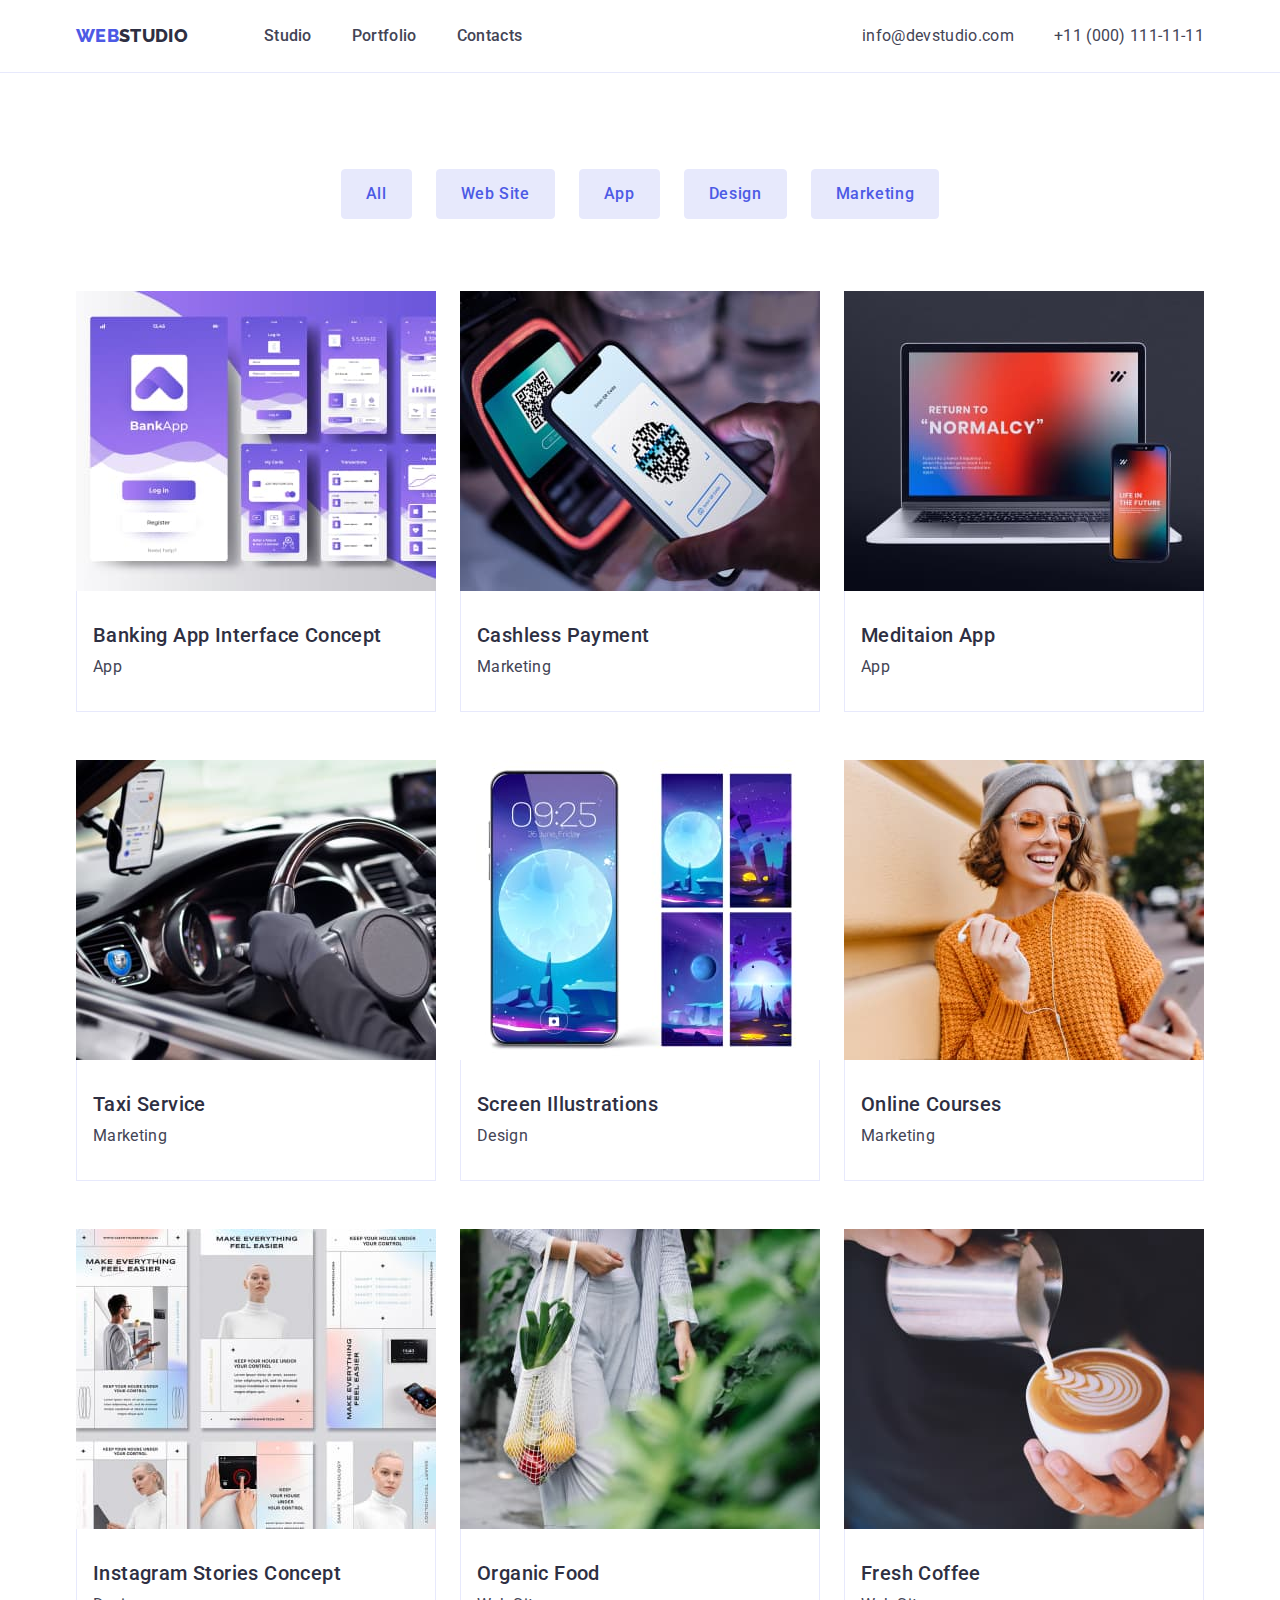
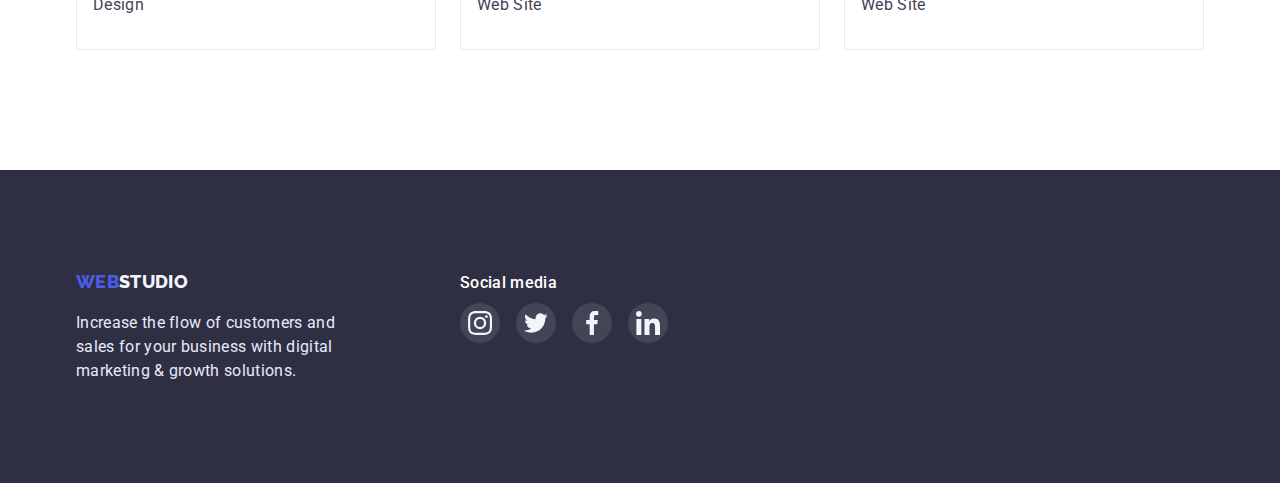
==== portfolio.html @ 42b9a382 "11.03" ====
<!DOCTYPE html>
<html lang="en">
  <head>
    <meta charset="UTF-8" />
    <meta http-equiv="X-UA-Compatible" content="IE=edge" />
    <meta name="viewport" content="width=device-width, initial-scale=1.0" />
    <title>Portfolio</title>
    <link
      rel="stylesheet"
      href="https://cdn.jsdelivr.net/npm/modern-normalize@1.1.0/modern-normalize.min.css"
    />
    <link rel="stylesheet" href="./css/styles.css" />
    <link rel="preconnect" href="https://fonts.googleapis.com" />
    <link rel="preconnect" href="https://fonts.gstatic.com" crossorigin />
    <link
      href="https://fonts.googleapis.com/css2?family=Raleway:wght@800&family=Roboto:wght@400;500;700;900&display=swap"
      rel="stylesheet"
    />
  </head>
  <body>
    <!-- шапка сайта -->
    <header class="page-header">
      <div class="container page-header-container">
        <nav class="page-nav">
          <a href="./index.html" class="logo">
            Web<span class="logo-second-color">Studio</span></a
          >
          <ul class="site-nav list">
            <li class="site-nav-item"><a href="./index.html">Studio</a></li>
            <li class="site-nav-item">
              <a href="./portfolio.html">Portfolio</a>
            </li>
            <li class="site-nav-item"><a href="">Contacts</a></li>
          </ul>
        </nav>
        <address class="page-address">
          <ul class="contacts list">
            <li class="contacts-item">
              <a href="mailto:info@devstudio.com">info@devstudio.com</a>
            </li>
            <li class="contacts-item">
              <a href="tel:+110001111111">+11 (000) 111-11-11</a>
            </li>
          </ul>
        </address>
      </div>
    </header>
    <!--Главный контент  -->
    <main>
      <!--  Фильтры-->
      <section class="container-filter">
        <div class="container">
          <h1 class="visually-hidden">Portfolio</h1>
          <ul class="list filter-button-list container-buttons">
            <li class="filter-button-item">
              <button class="filter-button" type="button">All</button>
            </li>
            <li class="filter-button-item">
              <button class="filter-button" type="button">Web Site</button>
            </li>
            <li class="filter-button-item">
              <button class="filter-button" type="button">App</button>
            </li>
            <li class="filter-button-item">
              <button class="filter-button" type="button">Design</button>
            </li>
            <li class="filter-button-item">
              <button class="filter-button" type="button">Marketing</button>
            </li>
          </ul>

          <!-- Элементы портфолио -->
          <h2 class="visually-hidden">Portfolio items</h2>
          <ul class="list list-cards">
            <li class="portfolio-item-card">
              <a class="portfolio-item-link" href="">
                <div class="portfolio-item-img">
                  <img src="./images/1img.jpg" alt="Banking app" width="360" />
                  <p class="overlay">
                    14 Stylish and User-Friendly App Design Concepts · Task
                    Manager App · Calorie Tracker App · Exotic Fruit Ecommerce
                    App · Cloud Storage App
                  </p>
                </div>

                <div class="portfolio-item-border">
                  <h3 class="item-title portfoilio-section-title">
                    Banking App Interface Concept
                  </h3>
                  <p class="section-item portfoilio-section-item">App</p>
                </div>
              </a>
            </li>
            <li class="portfolio-item-card">
              <a class="portfolio-item-link" href="">
                <div class="portfolio-item-img">
                  <img
                    src="./images/2img.jpg"
                    alt="Phone payment"
                    width="360"
                  />
                  <p class="overlay">
                    14 Stylish and User-Friendly App Design Concepts · Task
                    Manager App · Calorie Tracker App · Exotic Fruit Ecommerce
                    App · Cloud Storage App
                  </p>
                </div>

                <div class="portfolio-item-border">
                  <h3 class="item-title portfoilio-section-title">
                    Cashless Payment
                  </h3>
                  <p class="section-item portfoilio-section-item">Marketing</p>
                </div>
              </a>
            </li>
            <li class="portfolio-item-card">
              <a class="portfolio-item-link" href="">
                <div class="portfolio-item-img">
                  <img
                    src="./images/3img.jpg"
                    alt="Phone and laptop"
                    width="360"
                  />
                  <p class="overlay">
                    14 Stylish and User-Friendly App Design Concepts · Task
                    Manager App · Calorie Tracker App · Exotic Fruit Ecommerce
                    App · Cloud Storage App
                  </p>
                </div>

                <div class="portfolio-item-border">
                  <h3 class="item-title portfoilio-section-title">
                    Meditaion App
                  </h3>
                  <p class="section-item portfoilio-section-item">App</p>
                </div>
              </a>
            </li>
            <li class="portfolio-item-card">
              <a class="portfolio-item-link" href="">
                <div class="portfolio-item-img">
                  <img src="./images/4img.jpg" alt="Car wheel" width="360" />
                  <p class="overlay">
                    14 Stylish and User-Friendly App Design Concepts · Task
                    Manager App · Calorie Tracker App · Exotic Fruit Ecommerce
                    App · Cloud Storage App
                  </p>
                </div>

                <div class="portfolio-item-border">
                  <h3 class="item-title portfoilio-section-title">
                    Taxi Service
                  </h3>
                  <p class="section-item portfoilio-section-item">Marketing</p>
                </div>
              </a>
            </li>
            <li class="portfolio-item-card">
              <a class="portfolio-item-link" href="">
                <div class="portfolio-item-img">
                  <img
                    src="./images/5img.jpg"
                    alt="Phone and layouts of a background"
                    width="360"
                  />
                  <p class="overlay">
                    14 Stylish and User-Friendly App Design Concepts · Task
                    Manager App · Calorie Tracker App · Exotic Fruit Ecommerce
                    App · Cloud Storage App
                  </p>
                </div>

                <div class="portfolio-item-border">
                  <h3 class="item-title portfoilio-section-title">
                    Screen Illustrations
                  </h3>
                  <p class="section-item portfoilio-section-item">Design</p>
                </div>
              </a>
            </li>
            <li class="portfolio-item-card">
              <a class="portfolio-item-link" href="">
                <div class="portfolio-item-img">
                  <img
                    src="./images/6img.jpg"
                    alt="Smiling girl with a phone"
                    width="360"
                  />
                  <p class="overlay">
                    14 Stylish and User-Friendly App Design Concepts · Task
                    Manager App · Calorie Tracker App · Exotic Fruit Ecommerce
                    App · Cloud Storage App
                  </p>
                </div>

                <div class="portfolio-item-border">
                  <h3 class="item-title portfoilio-section-title">
                    Online Courses
                  </h3>
                  <p class="section-item portfoilio-section-item">Marketing</p>
                </div>
              </a>
            </li>
            <li class="portfolio-item-card">
              <a class="portfolio-item-link" href="">
                <div class="portfolio-item-img">
                  <img
                    src="./images/7img.jpg"
                    alt="Layouts of instagram stories"
                    width="360"
                  />
                  <p class="overlay">
                    14 Stylish and User-Friendly App Design Concepts · Task
                    Manager App · Calorie Tracker App · Exotic Fruit Ecommerce
                    App · Cloud Storage App
                  </p>
                </div>

                <div class="portfolio-item-border">
                  <h3 class="item-title portfoilio-section-title">
                    Instagram Stories Concept
                  </h3>
                  <p class="section-item portfoilio-section-item">Design</p>
                </div>
              </a>
            </li>
            <li class="portfolio-item-card">
              <a class="portfolio-item-link" href="">
                <div class="portfolio-item-img">
                  <img
                    src="./images/8img.jpg"
                    alt="Bag with vegetables"
                    width="360"
                  />
                  <p class="overlay">
                    14 Stylish and User-Friendly App Design Concepts · Task
                    Manager App · Calorie Tracker App · Exotic Fruit Ecommerce
                    App · Cloud Storage App
                  </p>
                </div>

                <div class="portfolio-item-border">
                  <h3 class="item-title portfoilio-section-title">
                    Organic Food
                  </h3>
                  <p class="section-item portfoilio-section-item">Web Site</p>
                </div>
              </a>
            </li>
            <li class="portfolio-item-card">
              <a class="portfolio-item-link" href="">
                <div class="portfolio-item-img">
                  <img
                    src="./images/9img.jpg"
                    alt="Barista making a coffee"
                    width="360"
                  />
                  <p class="overlay">
                    14 Stylish and User-Friendly App Design Concepts · Task
                    Manager App · Calorie Tracker App · Exotic Fruit Ecommerce
                    App · Cloud Storage App
                  </p>
                </div>

                <div class="portfolio-item-border">
                  <h3 class="item-title portfoilio-section-title">
                    Fresh Coffee
                  </h3>
                  <p class="section-item portfoilio-section-item">Web Site</p>
                </div>
              </a>
            </li>
          </ul>
        </div>
      </section>
    </main>
    <footer class="page-footer container-footer">
      <div class="container footer-full-flex">
        <div class="footer-logo-block">
          <a href="./index.html" class="logo logo-footer">
            Web<span class="logo-third-color">Studio</span>
          </a>
          <p class="footer-item">
            Increase the flow of customers and sales for your business with
            digital marketing & growth solutions.
          </p>
        </div>
        <div class="footer-social-media-block">
          <p class="footer-social-media-text">Social media</p>
          <ul class="list footer-social-media-list">
            <li>
              <a href="" class="footer-social-list-link">
                <svg class="social-media-icon" width="24px" height="24px">
                  <use href="./images/sprite.svg#icon-instagram"></use>
                </svg>
              </a>
            </li>
            <li>
              <a href="" class="footer-social-list-link">
                <svg class="social-media-icon" width="24px" height="24px">
                  <use href="./images/sprite.svg#icon-twitter"></use>
                </svg>
              </a>
            </li>
            <li>
              <a href="" class="footer-social-list-link">
                <svg class="social-media-icon" width="24px" height="24px">
                  <use href="./images/sprite.svg#icon-facebook"></use>
                </svg>
              </a>
            </li>
            <li>
              <a href="" class="footer-social-list-link">
                <svg class="social-media-icon" width="24px" height="24px">
                  <use href="./images/sprite.svg#icon-linkedin"></use>
                </svg>
              </a>
            </li>
          </ul>
        </div>
      </div>
    </footer>
  </body>
</html>
---- css/styles.css ----
/* 
COLORS
ФОН
Фон шапкі #FFFFFF
Основной фон светлый  #E5E5E5 
Фон героя #2E2F42
Фон секции НАША КОМАНДА #F4F4FD
Фон футера #2E2F42

Цвета шрифтов
Цвет веб #4D5AE5
Цвет студио #2E2F42

Цвет шапки и заголовков #2E2F42
Цвет основного текста абзацев #434455

Цвет текста в футере #E7E9FC

*/
:root {
  --main-background-color: #ffffff;
  --our-team-background-color: #f4f4fd;
  --hero-background-color: #2e2f42;
  --footer-background-color: #2e2f42;
  --logo-first-color: #4d5ae5;
  --logo-footer-second-color: #f4f4fd;
  --logo-second-color: #2e2f42;
  --side-nav-color: #2e2f42;
  --side-nav-active-color: #404bbf;
  --contacts-color: #434455;
  --contacts-active-color: #404bbf;
  --hero-title-color: #ffffff;
  --hero-button-background-color: #4d5ae5;
  --hero-button-active-background-color: #404bbf;
  --title-color: #2e2f42;
  --main-color: #434455;
  --footer-text-color: #e7e9fc;
  --footer-active-color: #31D0AA;
  --fiter-background-color: #e7e9fc;
  --fiter-background-active-color: #404bbf;
  --filter-color: #4d5ae5;
  --filter-active-color: #ffffff;
  --icons-fill-color: #8E8F99;
}

h1, h2, h3, h4, p {

  margin-top: 0;
  margin-bottom: 0;
}

ul, ol{
  margin-top: 0;
  margin-bottom: 0;
  padding-left: 0;
}

img{
  display: block;
  max-width: 100%;
}

.list {
  list-style: none;
}

body {
  background-color: var(--main-background-color);
  color: var(--main-color);
  font-family: "Roboto", sans-serif;
  font-size: 16px;
  line-height: 1.5;
  letter-spacing: 0.02em;
}
/* ======================КОНТЕЙНЕР ОБЩИЙ============================ */
.container {
  width: 1158px;
  margin-left: auto;
  margin-right: auto;
  padding-left: 15px;
  padding-right: 15px;
}

/* ======================HEADER============================ */

.page-header{
padding-top: 24px;
  padding-bottom: 24px;
  border-bottom: 1px solid var(--fiter-background-color);
}
.page-header-container{
  display: flex;
  align-items: center;
}

/* Логотип */
.logo {
  color: var(--logo-first-color);
  text-decoration: none;
  font-family: "Raleway", sans-serif;
  font-weight: 800;
  font-size: 18px;
  line-height: 1.3;
  text-transform: uppercase;
margin-right: 76px;
}

.logo-second-color {
  color: var(--logo-second-color);
}

.logo-third-color {
  color: var(--logo-footer-second-color);
}

/* ============================Site-nav навигация======================*/
.page-nav{
  display: flex;
  align-items: center;
}
.site-nav{
  display: flex;
}

.site-nav-item:not(:last-child){
margin-right: 40px;

}
.site-nav a {
  color: var(--side-nav-color);
  text-decoration: none;
  font-weight: 500;
  font-size: 16px;
  line-height: 1.5;
  transition: color 250ms cubic-bezier(0.4, 0, 0.2, 1);
}

.site-nav a:active {
  color: var(--side-nav-active-color);
}

.site-nav a:hover {
  color: var(--contacts-active-color);
}

.site-nav a:focus {
  color: var(--contacts-active-color);
}

.site-nav-item{
  position: relative;
  transition: color 250ms cubic-bezier(0.4, 0, 0.2, 1);
}

.site-nav-item::after{
  position: absolute;
  bottom: -1px;
  left: 0;
  display: block;
  width: 100%;
height: 4px;
border-radius: 2px;
background-color: var(--fiter-background-active-color);
content: '';
margin: 0 auto;
transform: translateY(24px);
opacity: 0;
transition: opacity 250ms cubic-bezier(0.4, 0, 0.2, 1);
}

.site-nav-item:hover::after{
  opacity: 1;
}


.page-address{
  margin-left: auto;
  font-style: normal;
}
.contacts{
  display: flex;
  align-items: center;
}

.contacts-item:not(:last-child){
  margin-right: 40px;
}

.contacts a {
  color: var(--contacts-color);
  text-decoration: none
  font-style: normal;
  transition: color 250ms cubic-bezier(0.4, 0, 0.2, 1)
}
.contacts a:hover {
  color: var(--contacts-active-color);
}

.contacts a:focus {
  color: var(--contacts-active-color);
}

/* ======================/ HEADER============================ */



/*============================ Герой =========================*/
.hero {
  padding-top: 188px;
  padding-bottom: 188px;
  background-image: linear-gradient(rgba(46, 47, 66, 0.7), rgba(46, 47, 66, 0.7)), url(../images/hero/bg.jpg);
  max-width: 1440px;
  background-size: cover;
  background-repeat: no-repeat;
  margin-left: auto;
  margin-right: auto;
  background-color: var(--hero-background-color);

}
.hero-title {
  margin-bottom: 48px;
  color: var(--hero-title-color);
  font-weight: 700;
  font-size: 56px;
  line-height: 1.07;
  text-align: center;
  letter-spacing: 0.02em;
  width: 496px;
  margin-left: auto;
  margin-right: auto;
}
.hero-button {
display: block;
margin-left: auto;
margin-right: auto;
box-shadow: 0px 4px 4px rgba(0, 0, 0, 0.15);
border-radius: 4px;
padding: 16px 32px;
border: none;
  background-color: var(--hero-button-background-color);
  color: var(--hero-title-color);
  font-family: inherit;
  font-size: 16px;
  font-weight: 500;
  line-height: 1.5;
  letter-spacing: 0.04em;
  cursor: pointer;
  transition: background-color 250ms cubic-bezier(0.4, 0, 0.2, 1);
}
.hero-button:hover {
  background-color: var(--hero-button-active-background-color);
}

.hero-button:focus {
  background-color: var(--hero-button-active-background-color);
}
/* =========================Преымущества======================= */

.advantages-box{
  width: 264px;
height: 112px;
margin-bottom: 8px;
background: #F4F4FD;
border-radius: 4px;
/* padding-right: 100px;
padding-left: 100px;
padding-bottom: 24px;
padding-top: 24px; */
display: flex;
justify-content: center;
align-items: center;
}

.advantages-list{
  display: flex;
}

.advantages-list-item:not(:last-child){margin-right: 24px;}

.container-advantages{
  padding-top: 120px;
  padding-bottom: 120px;
}

.advantages-list-item > .item-title{
  margin-bottom: 8px;
}

/* стиль для H3 */
.item-title {
  color: var(--title-color);
  font-weight: 500;
  font-size: 20px;
  line-height: 1.2;
  letter-spacing: 0.02em;
}
/* стиль для p */
.section-item a {
  color: var(--main-color);
}
/*================================= Что мы делаем секция ==============================*/
.works-list{
  display: flex;
}

.work-list-item:not(:last-child){
  margin-right: 24px;
}

.work-list-item{
  background: linear-gradient(0deg, rgba(77, 90, 229, 0.1), rgba(77, 90, 229, 0.1)), url(2368.jpg);
background-blend-mode: soft-light, normal;
border: 1px solid var(--fiter-background-color);
}

.container-work{
  padding-bottom: 120px;
}

/* стиль для H2 */
.section-title {
margin-bottom: 72px;

  color: var(--title-color);
  font-weight: 700;
  font-size: 36px;
  line-height: 1.1;
  text-align: center;
  letter-spacing: 0.02em;
  text-transform: capitalize;
}

/* ==============================Наша команда секция======================= */
.team-section {
  background-color: var(--our-team-background-color);
  
}

.item-title-team{
  margin-top: 32px;
  margin-bottom: 8px;
}

.team-list{
  display: flex;
}

.team-list-item:not(:last-child){
  margin-right: 24px;
}

.team-container{
  padding-top: 120px;
  padding-bottom: 120px;
}

.team-list-item{
  flex-basis: calc((100% - 72px) / 4);
  text-align: center;
  padding-bottom: 32px;
  background-color: var(--main-background-color);
  box-shadow: 0px 1px 6px rgba(46, 47, 66, 0.08), 0px 1px 1px rgba(46, 47, 66, 0.16), 0px 2px 1px rgba(46, 47, 66, 0.08);
border-radius: 0px 0px 4px 4px;
}

.social-list-link{
  width: 40px;
  height: 40px;
  display: flex;
  border-radius: 50%;
  background-color: var(--hero-button-background-color);
  justify-content: center;
  align-items: center;
  transition: background-color 250ms cubic-bezier(0.4, 0, 0.2, 1);
}

.social-list-link:hover,
.social-list-link:focus{
  background-color: var(--fiter-background-active-color);
}

.social-list{
  display: flex;
  justify-content: center;
  gap: 24px;
  margin-top: 8px;
}

.social-media-icon{
  fill: #F4F4FD;
}

/* ===========================КЛИЕНТЫ================== */

.customers-container
{
  padding-top: 130px;
  padding-bottom: 120px;
}

.customer-list{
  display: flex;
  gap: 24px;
}

.customer-list-item > .customer-link{
width: 168px;
height: 88px;
border: 1px solid var(--icons-fill-color);
fill: var(--icons-fill-color);
border-radius: 4px;
display: flex;
justify-content: center;
align-items: center;
transition: fill 250ms cubic-bezier(0.4, 0, 0.2, 1);
}


.customer-icon{
  fill: var(--icons-fill-color);
}


.customer-list-item > .customer-link:hover .customer-icon,
.customer-list-item > .customer-link:focus .customer-icon{
fill: var(--fiter-background-active-color);
}


.customer-list-item > .customer-link:hover,
.customer-list-item > .customer-link:focus{
border: 1px solid var(--fiter-background-active-color);
}


/* ==================================ФУТЕР========================= */
.page-footer {
  background-color: var(--footer-background-color);
  color: var(--footer-text-color);
}

.container-footer{
padding-top: 100px;
padding-bottom: 100px;

}

.footer-full-flex{
  display: flex;
  align-items: baseline;
}

.logo-footer{
  margin-right: 0;
}

.footer-social-media-list{
  margin-top: 16px;
}

.footer-item{
  width: 264px;
  margin-top: 16px;
}

.footer-social-media-text{
font-weight: 500;
letter-spacing: 0.02em;
color: var(--filter-active-color);
}

.footer-social-media-block{
  margin-left: 120px;
}



.footer-social-list-link{
  width: 40px;
  height: 40px;
  display: flex;
  border-radius: 50%;
  background-color: rgba(255, 255, 255, 0.1);;
  justify-content: center;
  align-items: center;
  transition: background-color 250ms cubic-bezier(0.4, 0, 0.2, 1);
}

.footer-social-list-link:hover,
.footer-social-list-link:focus{
  background-color: var(--footer-active-color);
}

.footer-social-media-list{
  display: flex;
  justify-content: center;
  gap: 16px;
  margin-top: 8px;
}



/* Страница ПОРТФОЛИО + унаследование своqств цвета для p которые лежат в ссылках s*/
.list a {
  text-decoration: none;
  color: inherit;
}

/* Фильтры для портфолио */
/* КНОПКИ*/

.filter-button-list{
  display: flex;
  justify-content: center;
}

.list-cards{
  display: flex;
  flex-wrap: wrap;
  row-gap: 48px;
  column-gap: 24px;

}

.portfolio-item-card{
  flex-basis: calc((100% - 48px) / 3);
}

.portfolio-item-link:hover .portfolio-item-border,
.portfolio-item-link:focus .portfolio-item-border{
  box-shadow: 0px 1px 6px rgba(46, 47, 66, 0.08), 0px 1px 1px rgba(46, 47, 66, 0.16), 0px 2px 1px rgba(46, 47, 66, 0.08);
}

.portfolio-item-link{
  display: block;
}

.portfolio-item-img{
 position: relative;
 overflow: hidden;
}

.portfolio-item-border{
  border-bottom: 1px solid var(--fiter-background-color);
  border-left: 1px solid var(--fiter-background-color);
  border-right: 1px solid var(--fiter-background-color);
  padding-top: 32px;
  padding-bottom: 32px;
padding-left: 16px;
transition: box-shadow 250ms cubic-bezier(0.4, 0, 0.2, 1)
}

.portfoilio-section-title{
  margin-bottom: 8px;
}


.container-buttons{
  margin-bottom: 72px;
}

.container-filter{
  padding-top: 96px;
  padding-bottom: 120px;
}

.filter-button-item:not(:last-child){
    margin-right: 24px;
}

.filter-button {
  padding: 12px 24px;
  border: 1px solid var(--fiter-background-color);
border-radius: 4px;
  background-color: var(--fiter-background-color);
  color: var(--filter-color);
  cursor: pointer;
  font-family: inherit;
  font-weight: 500;
  font-size: 16px;
  line-height: 1.5;
  /* identical to box height, or 150% */
  letter-spacing: 0.04em;
  transition: background-color 250ms cubic-bezier(0.4, 0, 0.2, 1),
  color 250ms cubic-bezier(0.4, 0, 0.2, 1), box-shadow 250ms cubic-bezier(0.4, 0, 0.2, 1);
}

.filter-button:hover {
  background-color: var(--fiter-background-active-color);
  color: var(--filter-active-color);
  box-shadow: 0px 3px 1px rgba(0, 0, 0, 0.1), 0px 2px 1px rgba(0, 0, 0, 0.08), 0px 2px 2px rgba(0, 0, 0, 0.12);
}

.filter-button:focus {
  background-color: var(--fiter-background-active-color);
  color: var(--filter-active-color);
  box-shadow: 0px 3px 1px rgba(0, 0, 0, 0.1), 0px 2px 1px rgba(0, 0, 0, 0.08), 0px 2px 2px rgba(0, 0, 0, 0.12);
}

/* ================================ОВЕРЛЕЙ=========================== */
.overlay{
  position:absolute;
  left: 0;
  top: 0;
  width: 100%;
  height: 100%;
  overflow-y: scroll;
  transform: translate(0, 100%);
  transition: transform 250ms cubic-bezier(0.4, 0, 0.2, 1);
letter-spacing: 0.02em;
color: var(--our-team-background-color);
background-color: var(--filter-color);
padding-top: 40px;
padding-left: 32px;
padding-right: 32px;
padding-bottom: 40px;
}

.portfolio-item-link:hover .overlay,
.portfolio-item-link:focus .overlay{
  transform: translate(0, 0);
}

/* Скрытые заголовки */

.visually-hidden {
  position: absolute;
  width: 1px;
  height: 1px;
  margin: -1px;
  border: 0;
  padding: 0;

  white-space: nowrap;
  clip-path: inset(100%);
  clip: rect(0 0 0 0);
  overflow: hidden;
}
/* ============================МОДАЛЬНОЕ ОКНО======================== */

.backdrop{
  position: fixed;
  top: 0;
  left: 0;
  width: 100%;
  height: 100%;
  background: rgba(46, 47, 66, 0.4);
  z-index: 100;
  transition: opacity 250ms cubic-bezier(0.4, 0, 0.2, 1), visibility 250ms cubic-bezier(0.4, 0, 0.2, 1), transform 250ms cubic-bezier(0.4, 0, 0.2, 1);
}

.modal{
  position: absolute;
  left: 50%;
  top: 50%;
  transform: translate(-50%, -50%);
  width: 408px;
  height: 576px;
  background: var(--main-background-color);
  box-shadow: 0px 1px 1px rgba(0, 0, 0, 0.14), 0px 1px 3px rgba(0, 0, 0, 0.12),
    0px 2px 1px rgba(0, 0, 0, 0.2);
  border-radius: 4px;
  padding: 72px 24px 24px 24px;
  
}

.modal-close-btn{
  position: absolute;
  top: 23px;
  right: 24px;
  width: 24px;
  height: 24px;
  border-radius: 50%;
  background-color: transparent;
border: 1px solid rgba(46, 47, 66, 0.1);
padding: 0;
display: flex;
justify-content: center;
align-items: center;
cursor: pointer;
transition: background-color 250ms cubic-bezier(0.4, 0, 0.2, 1);
}

.modal-close-icon{
  fill: #2E2F42;
}

.modal-close-btn:hover,
.modal-close-btn:focus{
  background-color: var(--fiter-background-active-color);
}
.modal-close-btn:hover .modal-close-icon,
.modal-close-btn:focus .modal-close-icon{
  fill: var(--filter-active-color);
}

.modal-close-icon{
transition: fill 250ms cubic-bezier(0.4, 0, 0.2, 1);
}

.backdrop.is-hidden{
  opacity: 0;
  visibility: hidden;
  pointer-events: none;
  transform: scale(2);
}

/* =======================ФОРМА======================== */

.modal-form-text{

font-weight: 500;
text-align: center;
letter-spacing: 0.02em;
color: var(--title-color);
margin-bottom: 16px;
}

.modal-form{
  display: flex;
  flex-direction: column;
}
.modal-form-field{
  margin-bottom: 8px;
}

.modal-form-input{
  width: 100%;
  height: 40px;
  border: 1px solid rgba(46,47,66, 0.2);
border-radius: 4px;
padding-left: 38px;
font-size: 12px;
line-height: 1.17;
letter-spacing: 0.01em;
color: var(--main-color);
}

.modal-form-input-descr{
display: block;
font-size: 12px;
line-height: 1.17;
letter-spacing: 0.01em;
color: var(--icons-fill-color);
margin-bottom: 4px;

}

.modal-form-message{
  border: 1px solid rgba(46,47,66, 0.2);;
border-radius: 4px;
resize: none;
width: 360px;
height: 120px;
font-size: 12px;
line-height: 1.17;
color: var(--main-color);
letter-spacing: 0.04em;
padding-left: 16px;
padding-top: 8px;
}

::placeholder{
  font-size: 12px;
line-height: 1.17;
  letter-spacing: 0.04em;
  color:rgba(46, 47, 66, 0.4);}

.modal-form-check-descr{
font-size: 12px;
line-height: 1.17;
letter-spacing: 0.04em;
color: var(--icons-fill-color);
margin-bottom: 16px;
}

.modal-form-submit{
  display: block;
  margin-left: auto;
  margin-right: auto;
  display: flex;
  justify-content: center;
align-items: center;
text-align: center;
letter-spacing: 0.04em;
color: var(--hero-title-color);
width: 169px;
height: 56px;
background: var(--hero-button-background-color);
box-shadow: 0px 4px 4px rgba(0, 0, 0, 0.15);
border-radius: 4px;
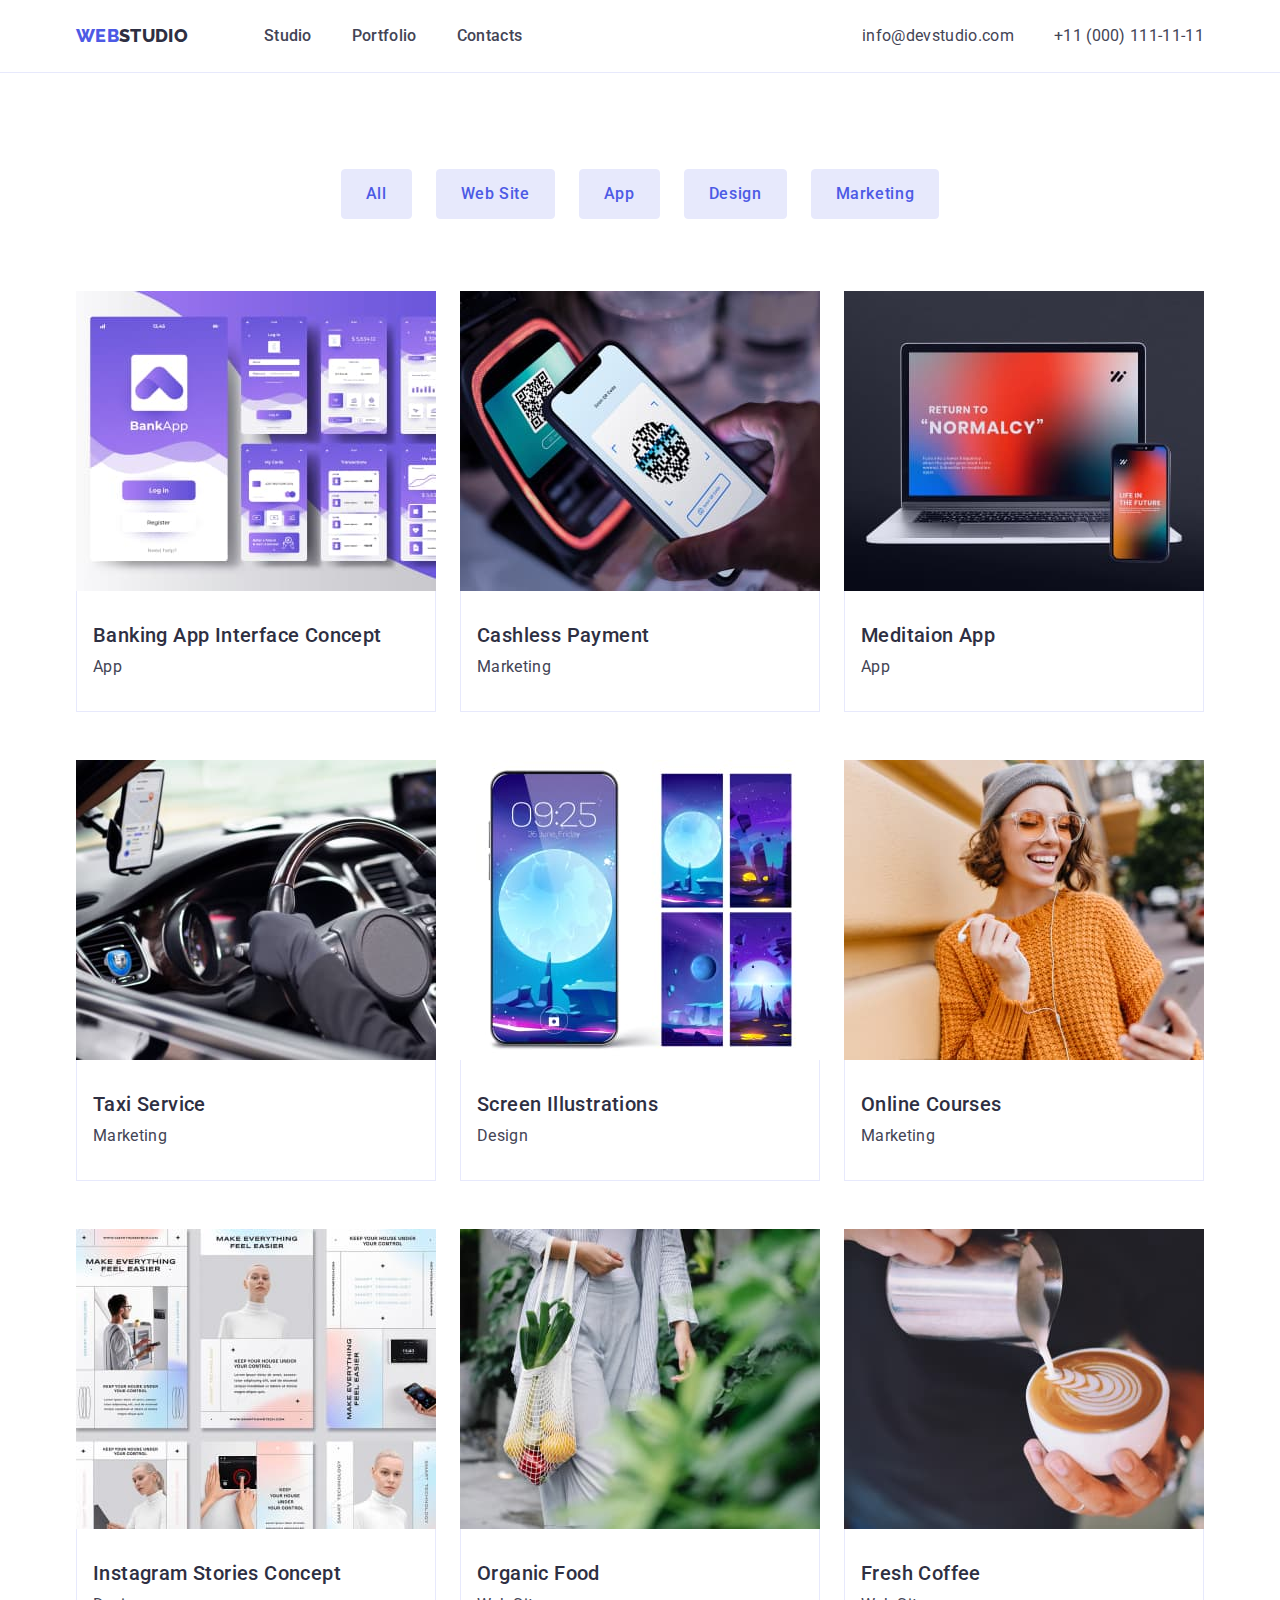
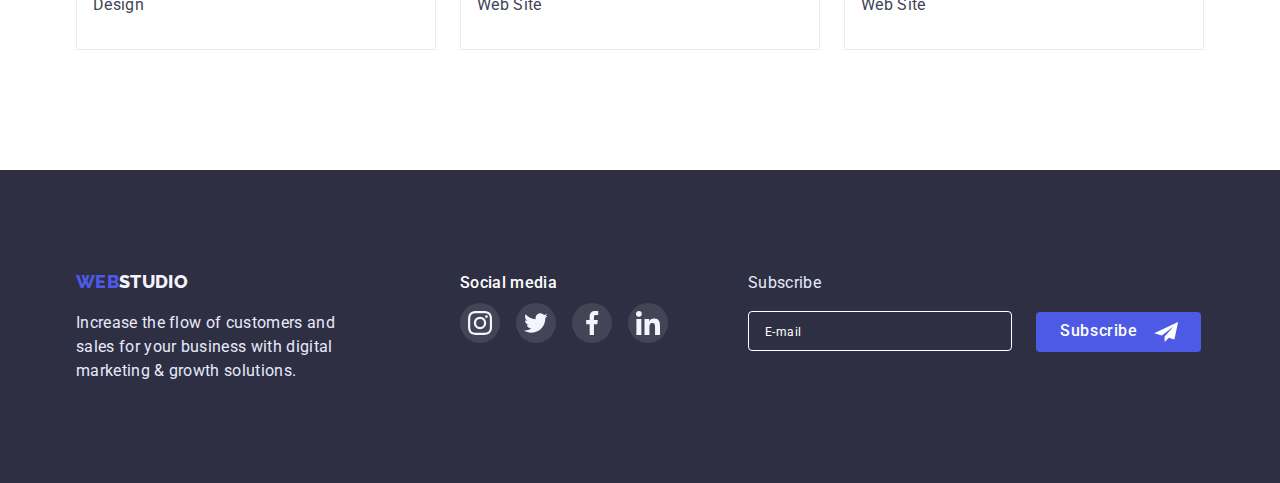
==== commit 891a616d: "12hw1" ====
--- a/portfolio.html
+++ b/portfolio.html
@@ -319,6 +319,26 @@
             </li>
           </ul>
         </div>
+        <div class="footer-subscribe-field">
+          <p calss="footer-subscribe-text">Subscribe</p>
+          <form class="footer-subscribe-form">
+            <div class="footer-subscribe-wrapper">
+              <input
+                type="email"
+                name="email_subscribe"
+                class="footer-subscribe-input"
+                placeholder="E-mail"
+                pattern="[a-z0-9._%+-]+@[a-z0-9.-]+\.[a-z]{2,4}$"
+              />
+              <button type="submit" class="subsribe-btn">
+                Subscribe
+                <svg class="footer-subscribe-icon" width="24px" height="20px">
+                  <use href="./images/icons.svg#icon-send"></use>
+                </svg>
+              </button>
+            </div>
+          </form>
+        </div>
       </div>
     </footer>
   </body>
--- a/css/styles.css
+++ b/css/styles.css
@@ -498,6 +498,84 @@
   margin-top: 8px;
 }
 
+.footer-subscribe-field{
+  display: flex;
+  margin-left: 80px;
+  flex-direction: column;
+}
+.footer-subscribe-wrapper{
+  display: flex;
+  align-items: baseline;
+  margin-top: 16px;
+
+}
+
+.footer-subscribe-form{
+  display: flex;
+  justify-content: center;
+  
+}
+
+.subsribe-btn{
+  margin-left: 24px;
+  width: 165px;
+  height: 40px;
+  display: flex;
+  align-items: center;
+  padding-left: 24px;
+  background-color: var(--hero-button-background-color);
+border-radius: 4px;
+  font-weight: 500;
+text-align: center;
+letter-spacing: 0.04em;
+color: var(--filter-active-color);
+border: none;
+cursor: pointer;
+transition: background-color 250ms cubic-bezier(0.4, 0, 0.2, 1)
+}
+
+.subsribe-btn:hover,
+.subsribe-btn:focus{
+background-color:var(--fiter-background-active-color);
+
+}
+
+.footer-subscribe-icon{
+  fill: var(--filter-active-color);
+  margin-left: 16px;
+}
+
+.footer-subscribe-input{
+  width: 264px;
+  height: 40px;
+  padding-left: 16px;
+  background-color: var(--hero-background-color);
+  border: 1px solid #FFFFFF;
+border-radius: 4px;
+color: var(--filter-active-color);
+}
+
+.footer-subscribe-input::placeholder{
+  color: var(--filter-active-color);
+  font-size: 12px;
+line-height: 2;
+display: flex;
+align-items: center;
+justify-content: center;
+letter-spacing: 0.04em;
+}
+
+.footer-subscribe-text{
+font-weight: 500;
+letter-spacing: 0.02em;
+color: var(--filter-active-color);
+}
+
+
+
+
+
+
 
 
 /* Страница ПОРТФОЛИО + унаследование своqств цвета для p которые лежат в ссылках s*/
@@ -547,7 +625,7 @@
   padding-top: 32px;
   padding-bottom: 32px;
 padding-left: 16px;
-transition: box-shadow 250ms cubic-bezier(0.4, 0, 0.2, 1)
+transition: box-shadow 250ms cubic-bezier(0.4, 0, 0.2, 1);
 }
 
 .portfoilio-section-title{
@@ -721,6 +799,7 @@
   flex-direction: column;
 }
 .modal-form-field{
+  padding: 0;
   margin-bottom: 8px;
 }
 
@@ -734,7 +813,20 @@
 line-height: 1.17;
 letter-spacing: 0.01em;
 color: var(--main-color);
-}
+transition: border-color 250ms cubic-bezier(0.4, 0, 0.2, 1), fill 250ms cubic-bezier(0.4, 0, 0.2, 1);
+}
+
+.modal-form-input:focus{
+  border-color: var(--hero-button-background-color);
+outline: none;
+}
+
+.modal-form-input:focus + .modal-form-input-icon{
+  fill: var(--filter-color);
+  background-image: url(/images/chec.svg);
+  background-color: #F4F4FD;
+}
+
 
 .modal-form-input-descr{
 display: block;
@@ -743,7 +835,48 @@
 letter-spacing: 0.01em;
 color: var(--icons-fill-color);
 margin-bottom: 4px;
-
+}
+
+.modal-form-check-descr::before{
+  content: ' ';
+  display: block;
+  width: 16px;
+  height: 16px;
+border: 1px solid var(--side-nav-color);
+border-radius: 2px;
+cursor: pointer;
+margin-right: 8px;
+transition: background-color 250ms cubic-bezier(0.4, 0, 0.2, 1)
+}
+
+.modal-form-check:checked + .modal-form-check-descr::before{
+  background-color: var(--hero-button-active-background-color);
+  background-image: url(/images/chec.svg);
+  background-repeat: no-repeat;
+  background-position: center;
+  padding: 4px 3px 4px 3px;
+  outline: none;
+  border: 1px solid var(--hero-button-active-background-color);
+} 
+
+.modal-form-check:focus + .modal-form-check-descr::before{
+outline: 1px solid var(--hero-button-background-color);
+} 
+
+.modal-form-input-wrapper{
+  display: block;
+position: relative;
+}
+
+.modal-form-input-icon{
+position: absolute;
+display: block;
+top: 50%;
+left: 16px;
+transform: translate(0, -50%);
+width: 12px;
+height: 12px;
+fill: var(--side-nav-color);
 }
 
 .modal-form-message{
@@ -758,20 +891,32 @@
 letter-spacing: 0.04em;
 padding-left: 16px;
 padding-top: 8px;
-}
-
-::placeholder{
+transition: border-color 250ms cubic-bezier(0.4, 0, 0.2, 1); 
+}
+
+.modal-form-message:focus{
+  border-color: var(--hero-button-background-color);
+outline: none;
+}
+
+.modal-form-message::placeholder{
   font-size: 12px;
 line-height: 1.17;
   letter-spacing: 0.04em;
   color:rgba(46, 47, 66, 0.4);}
 
 .modal-form-check-descr{
+  display: flex;
+  align-items: center;
 font-size: 12px;
 line-height: 1.17;
 letter-spacing: 0.04em;
 color: var(--icons-fill-color);
-margin-bottom: 16px;
+margin-bottom: 24px;
+}
+
+.modal-form-check{
+
 }
 
 .modal-form-submit{
@@ -789,8 +934,19 @@
 background: var(--hero-button-background-color);
 box-shadow: 0px 4px 4px rgba(0, 0, 0, 0.15);
 border-radius: 4px;
-
-
-
-
-
+border: none;
+cursor: pointer;
+  transition: background-color 250ms cubic-bezier(0.4, 0, 0.2, 1)
+
+}
+
+.modal-form-submit:hover,
+.modal-form-submit:focus {
+  background-color: var(--hero-button-active-background-color);
+}
+
+
+
+
+
+
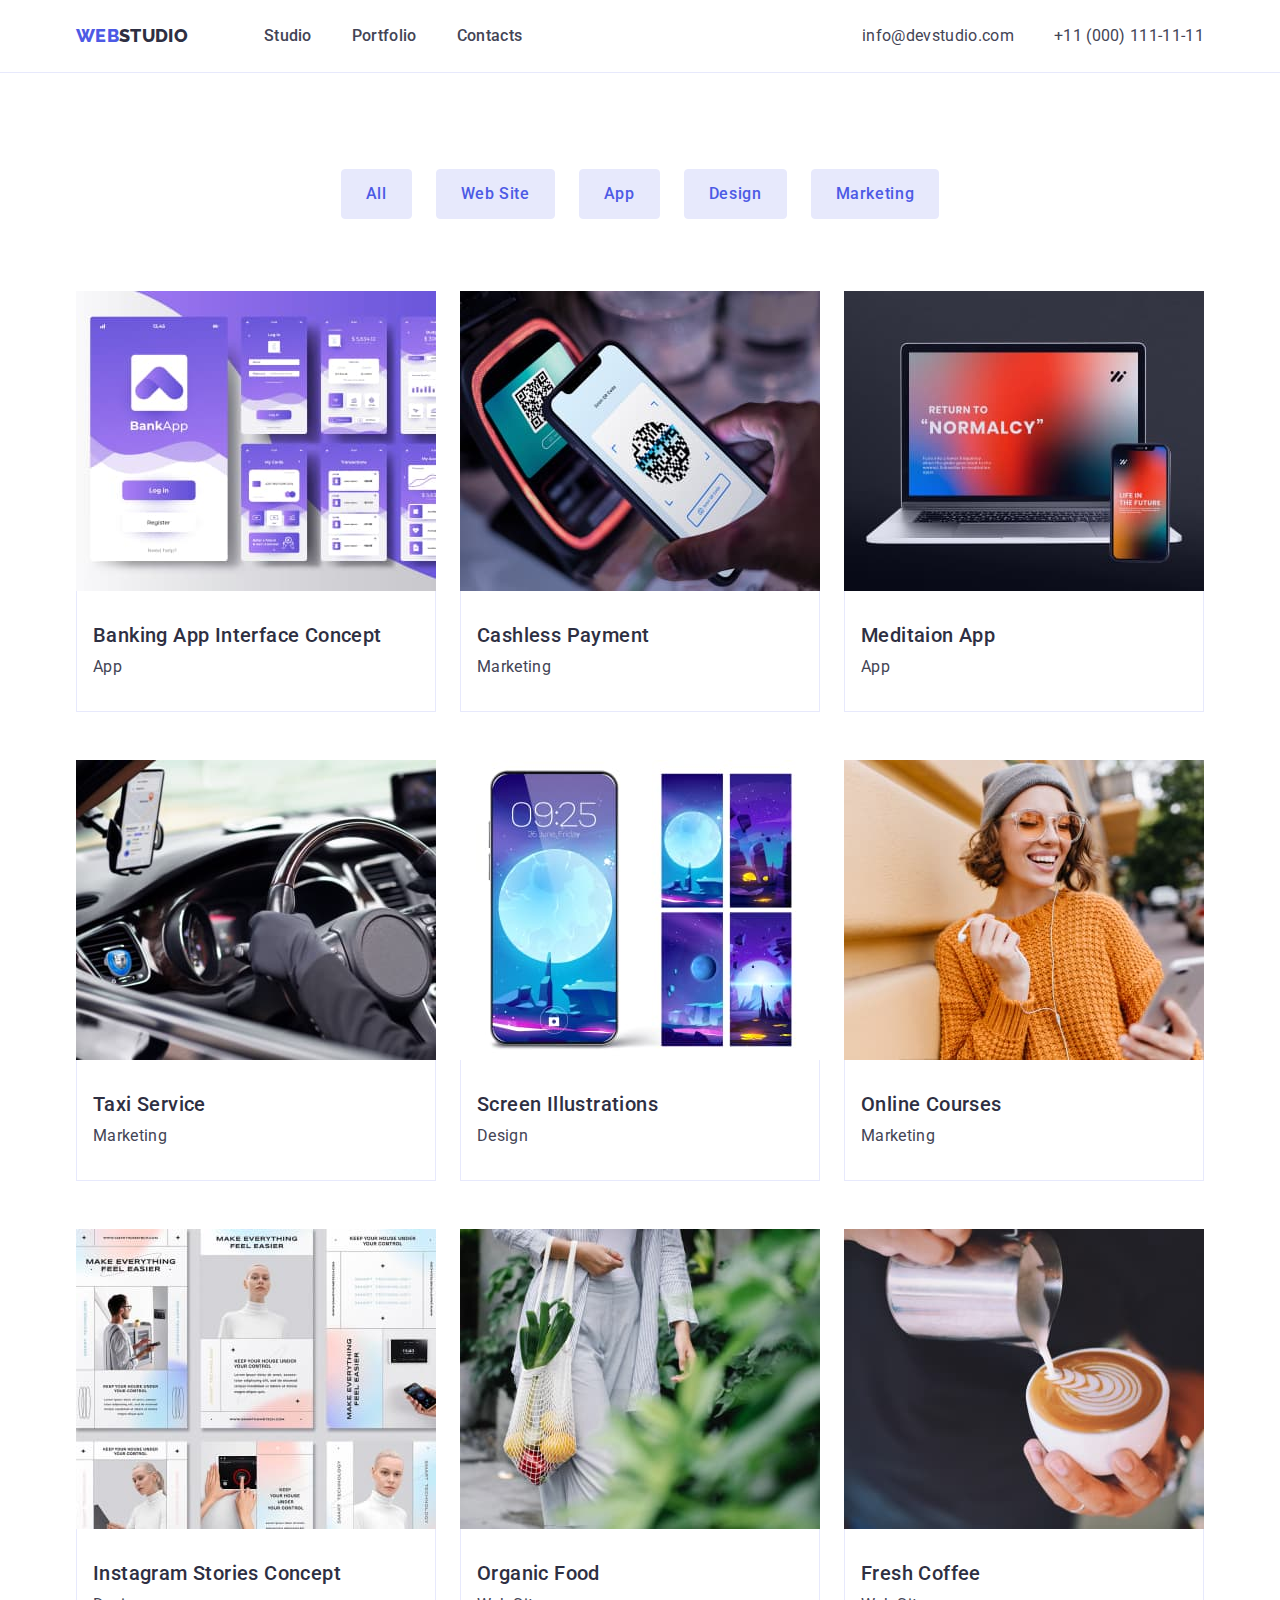
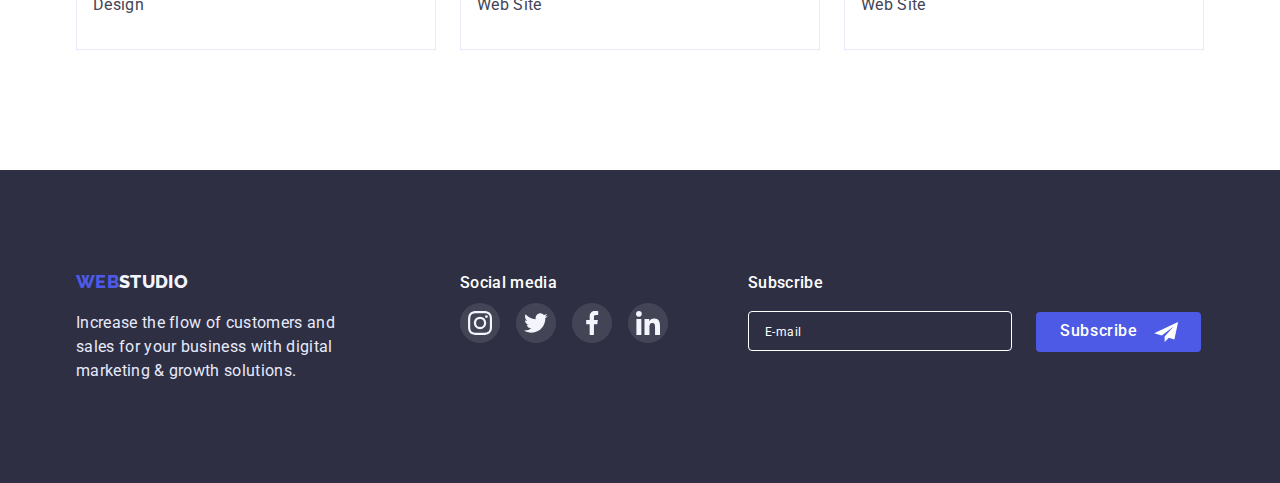
==== commit f484f885: "12.03 hw" ====
--- a/portfolio.html
+++ b/portfolio.html
@@ -320,7 +320,7 @@
           </ul>
         </div>
         <div class="footer-subscribe-field">
-          <p calss="footer-subscribe-text">Subscribe</p>
+          <p class="footer-subscribe-text">Subscribe</p>
           <form class="footer-subscribe-form">
             <div class="footer-subscribe-wrapper">
               <input
